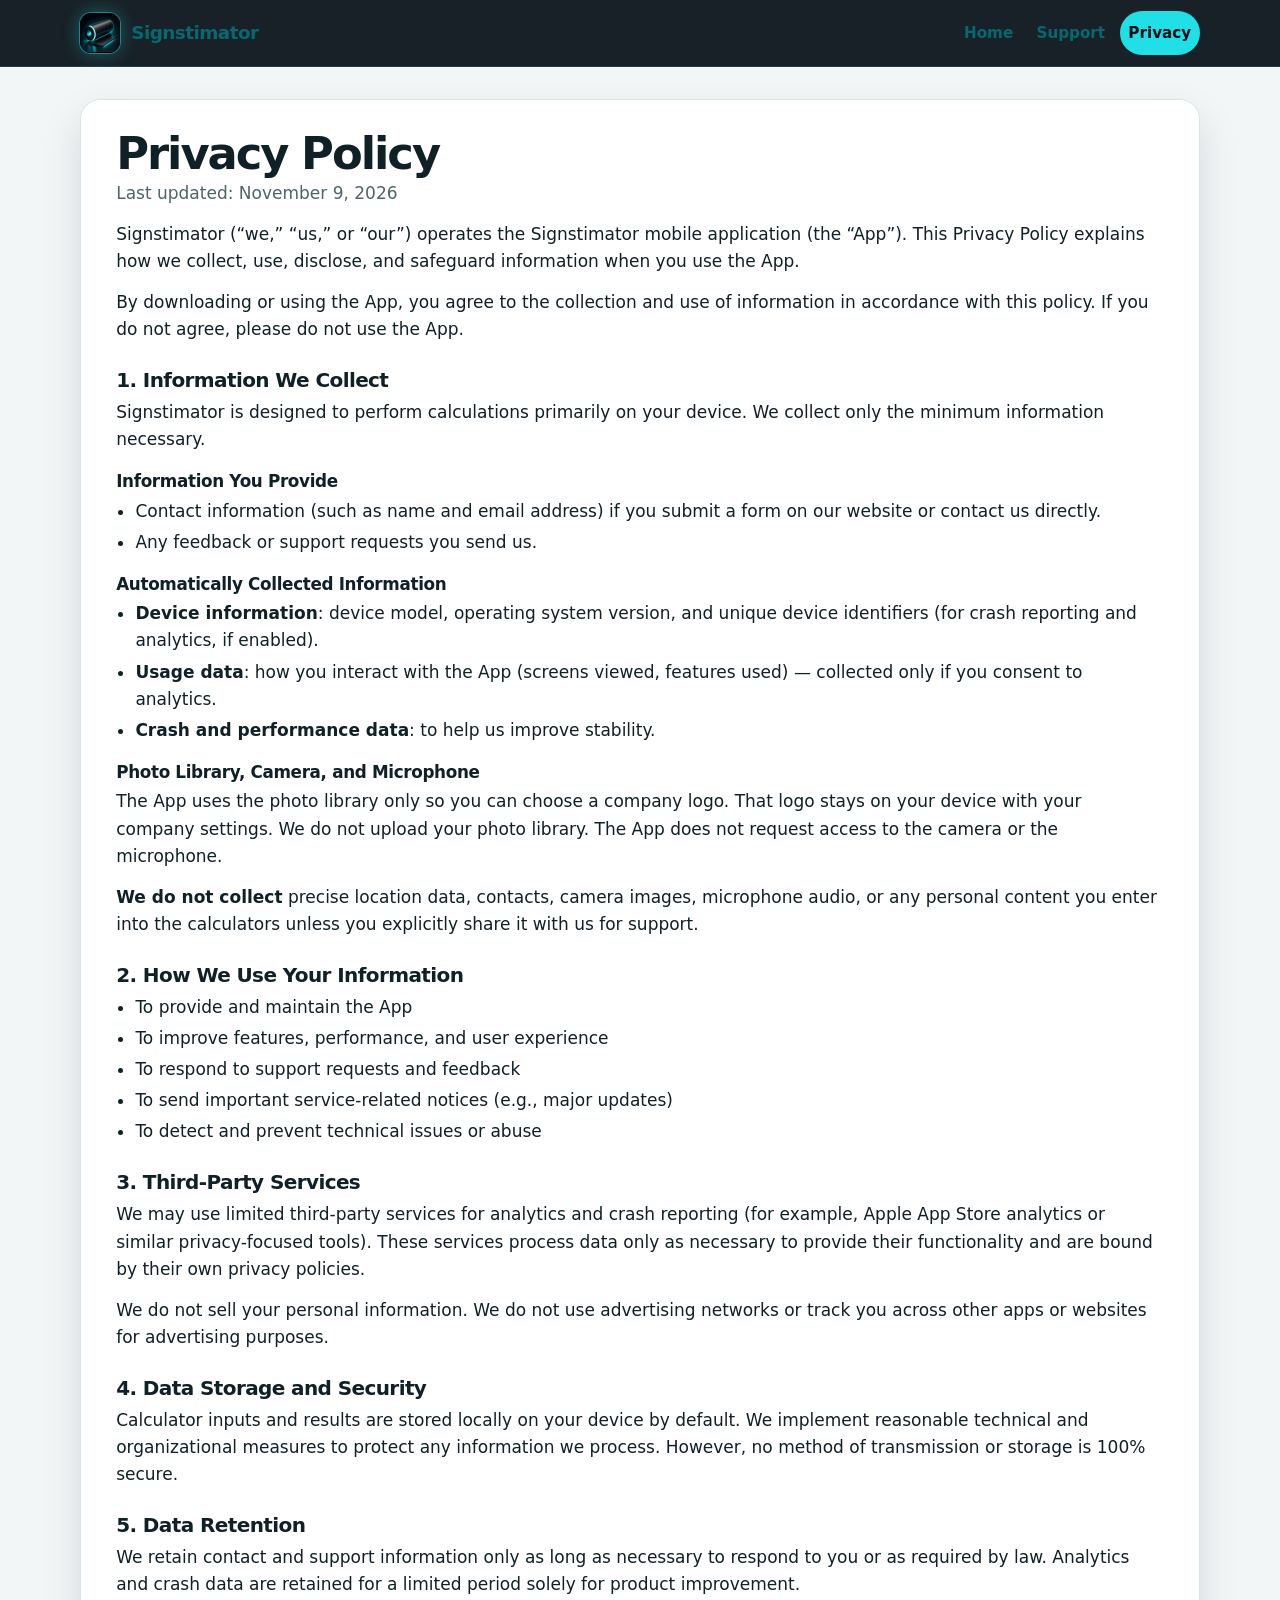
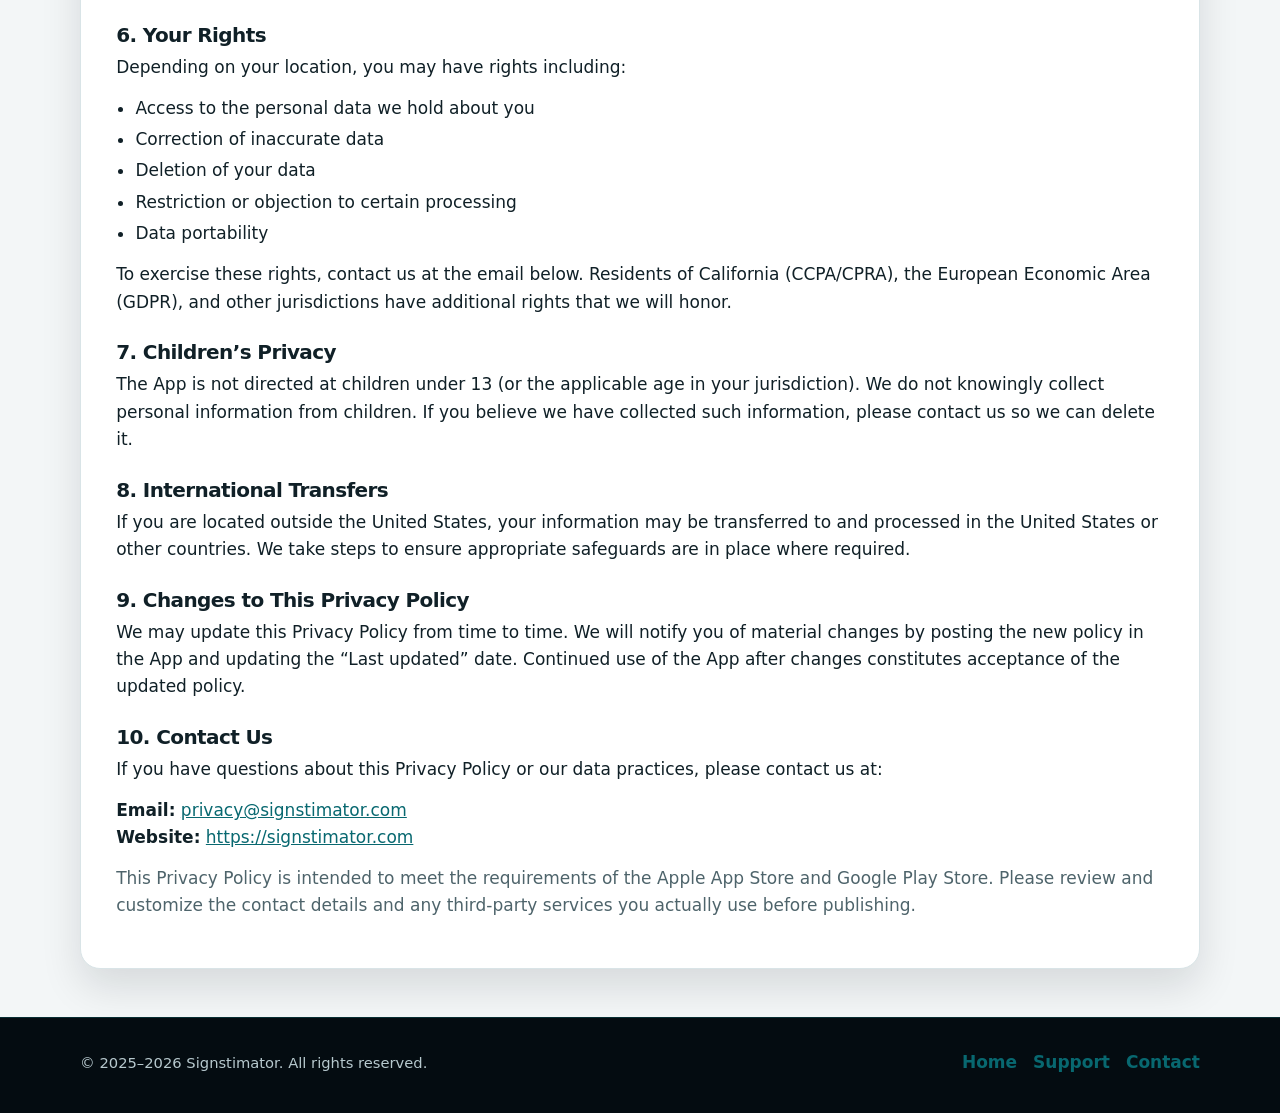
==== privacy.html @ ab52a7fe "Import and restyle the Signstimator marketing site Bring over the public landing page, privacy polic" ====
<!DOCTYPE html>
<html lang="en">
<head>
  <meta charset="UTF-8">
  <meta name="viewport" content="width=device-width, initial-scale=1.0">
  <title>Privacy Policy — Signstimator</title>
  <meta name="description" content="Privacy Policy for the Signstimator mobile application.">
  <meta name="theme-color" content="#050F15">
  <link rel="icon" href="favicon.ico" sizes="any">
  <link rel="icon" type="image/png" href="favicon-32.png" sizes="32x32">
  <link rel="apple-touch-icon" href="apple-touch-icon.png">
  <link rel="stylesheet" href="css/styles.css">
</head>
<body class="page-doc">
  <a class="skip-link" href="#content">Skip to content</a>
  <header class="site-header">
    <div class="header-inner">
      <a class="brand" href="index.html">
        <picture>
          <source srcset="assets/logo.webp" type="image/webp">
          <img src="assets/logo.jpg" alt="" width="640" height="640">
        </picture>
        Signstimator
      </a>
      <nav class="site-nav" aria-label="Primary">
        <a href="index.html">Home</a>
        <a href="Support.html">Support</a>
        <a href="privacy.html" aria-current="page">Privacy</a>
      </nav>
    </div>
  </header>

  <main class="doc-main" id="content">
    <div class="wrap prose">
      <h1>Privacy Policy</h1>
      <p class="updated">Last updated: November 9, 2026</p>

      <p>
        Signstimator (“we,” “us,” or “our”) operates the Signstimator mobile application (the “App”).
        This Privacy Policy explains how we collect, use, disclose, and safeguard information when you use the App.
      </p>
      <p>
        By downloading or using the App, you agree to the collection and use of information in accordance with this policy.
        If you do not agree, please do not use the App.
      </p>

      <h2>1. Information We Collect</h2>
      <p>Signstimator is designed to perform calculations primarily on your device. We collect only the minimum information necessary.</p>

      <h3>Information You Provide</h3>
      <ul>
        <li>Contact information (such as name and email address) if you submit a form on our website or contact us directly.</li>
        <li>Any feedback or support requests you send us.</li>
      </ul>

      <h3>Automatically Collected Information</h3>
      <ul>
        <li><strong>Device information</strong>: device model, operating system version, and unique device identifiers (for crash reporting and analytics, if enabled).</li>
        <li><strong>Usage data</strong>: how you interact with the App (screens viewed, features used) — collected only if you consent to analytics.</li>
        <li><strong>Crash and performance data</strong>: to help us improve stability.</li>
      </ul>

      <h3>Photo Library, Camera, and Microphone</h3>
      <p>
        The App uses the photo library only so you can choose a company logo.
        That logo stays on your device with your company settings.
        We do not upload your photo library.
        The App does not request access to the camera or the microphone.
      </p>
      <p>
        <strong>We do not collect</strong> precise location data, contacts, camera images, microphone audio, or any personal content you enter into the calculators unless you explicitly share it with us for support.
      </p>

      <h2>2. How We Use Your Information</h2>
      <ul>
        <li>To provide and maintain the App</li>
        <li>To improve features, performance, and user experience</li>
        <li>To respond to support requests and feedback</li>
        <li>To send important service-related notices (e.g., major updates)</li>
        <li>To detect and prevent technical issues or abuse</li>
      </ul>

      <h2>3. Third-Party Services</h2>
      <p>
        We may use limited third-party services for analytics and crash reporting (for example, Apple App Store analytics or similar privacy-focused tools).
        These services process data only as necessary to provide their functionality and are bound by their own privacy policies.
      </p>
      <p>
        We do not sell your personal information. We do not use advertising networks or track you across other apps or websites for advertising purposes.
      </p>

      <h2>4. Data Storage and Security</h2>
      <p>
        Calculator inputs and results are stored locally on your device by default.
        We implement reasonable technical and organizational measures to protect any information we process.
        However, no method of transmission or storage is 100% secure.
      </p>

      <h2>5. Data Retention</h2>
      <p>
        We retain contact and support information only as long as necessary to respond to you or as required by law.
        Analytics and crash data are retained for a limited period solely for product improvement.
      </p>

      <h2>6. Your Rights</h2>
      <p>Depending on your location, you may have rights including:</p>
      <ul>
        <li>Access to the personal data we hold about you</li>
        <li>Correction of inaccurate data</li>
        <li>Deletion of your data</li>
        <li>Restriction or objection to certain processing</li>
        <li>Data portability</li>
      </ul>
      <p>
        To exercise these rights, contact us at the email below.
        Residents of California (CCPA/CPRA), the European Economic Area (GDPR), and other jurisdictions have additional rights that we will honor.
      </p>

      <h2>7. Children’s Privacy</h2>
      <p>
        The App is not directed at children under 13 (or the applicable age in your jurisdiction).
        We do not knowingly collect personal information from children.
        If you believe we have collected such information, please contact us so we can delete it.
      </p>

      <h2>8. International Transfers</h2>
      <p>
        If you are located outside the United States, your information may be transferred to and processed in the United States or other countries.
        We take steps to ensure appropriate safeguards are in place where required.
      </p>

      <h2>9. Changes to This Privacy Policy</h2>
      <p>
        We may update this Privacy Policy from time to time.
        We will notify you of material changes by posting the new policy in the App and updating the “Last updated” date.
        Continued use of the App after changes constitutes acceptance of the updated policy.
      </p>

      <h2>10. Contact Us</h2>
      <p>
        If you have questions about this Privacy Policy or our data practices, please contact us at:
      </p>
      <p>
        <strong>Email:</strong> <a href="mailto:privacy@signstimator.com">privacy@signstimator.com</a><br>
        <strong>Website:</strong> <a href="https://signstimator.com">https://signstimator.com</a>
      </p>
      <p class="updated">
        This Privacy Policy is intended to meet the requirements of the Apple App Store and Google Play Store.
        Please review and customize the contact details and any third-party services you actually use before publishing.
      </p>
    </div>
  </main>

  <footer class="site-footer">
    <div class="footer-inner">
      <p>© 2025–2026 Signstimator. All rights reserved.</p>
      <nav aria-label="Footer">
        <a href="index.html">Home</a>
        <a href="Support.html">Support</a>
        <a href="mailto:hello@signstimator.com">Contact</a>
      </nav>
    </div>
  </footer>
</body>
</html>
---- css/styles.css ----
/* Signstimator marketing site
   Palette: cyan #20DFE6, teal #0AABB4, ink #050F15, light greys.
   Dark red is reserved for warnings. */

:root {
  --cyan: #20dfe6;
  --teal: #0aabb4;
  --teal-ink: #086870;
  --ink: #050f15;
  --ink-2: #0b1c26;
  --ink-3: #102833;
  --mist: #f3f6f7;
  --paper: #ffffff;
  --line: #d9e4e7;
  --text: #102027;
  --muted: #4e646b;
  --muted-dark: #b7c9ce;
  --warning: #8e1d2c;
  --max: 1120px;
  --header: 4.5rem;
  --font: Inter, system-ui, -apple-system, "Segoe UI", Roboto, "Helvetica Neue", Arial, sans-serif;
  --shadow: 0 18px 40px rgba(5, 15, 21, 0.12);
  color-scheme: dark;
}

*,
*::before,
*::after { box-sizing: border-box; }

html { scroll-behavior: smooth; }

body {
  margin: 0;
  font-family: var(--font);
  font-size: 1.0625rem;
  line-height: 1.6;
  background: var(--ink);
  color: #f4fbfc;
  text-rendering: optimizeLegibility;
}

img { max-width: 100%; height: auto; }

a { color: var(--cyan); }

a:hover { text-decoration-thickness: 2px; }

:focus-visible {
  outline: 3px solid var(--cyan);
  outline-offset: 3px;
}

.skip-link {
  position: absolute;
  left: 1rem;
  top: -4rem;
  background: var(--cyan);
  color: var(--ink);
  font-weight: 700;
  padding: 0.6rem 0.9rem;
  border-radius: 8px;
  z-index: 20;
}

.skip-link:focus { top: 0.75rem; }

.wrap {
  width: min(100% - 2rem, var(--max));
  margin-inline: auto;
}

.site-header {
  position: sticky;
  top: 0;
  z-index: 10;
  background: rgba(5, 15, 21, 0.92);
  backdrop-filter: blur(14px);
  border-bottom: 1px solid rgba(32, 223, 230, 0.16);
}

.header-inner {
  width: min(100% - 2rem, var(--max));
  margin-inline: auto;
  display: flex;
  flex-wrap: wrap;
  align-items: center;
  justify-content: space-between;
  gap: 0.35rem 1.25rem;
  padding: 0.7rem 0;
}

.brand {
  display: inline-flex;
  align-items: center;
  gap: 0.7rem;
  color: #fff;
  text-decoration: none;
  font-weight: 700;
  letter-spacing: -0.03em;
  font-size: 1.15rem;
}

.brand img {
  width: 40px;
  height: 40px;
  border-radius: 11px;
  display: block;
  box-shadow: 0 0 0 1px rgba(32, 223, 230, 0.45), 0 0 18px rgba(32, 223, 230, 0.35);
}

.site-nav {
  display: flex;
  flex-wrap: wrap;
  gap: 0.15rem 0.35rem;
}

.site-nav a {
  color: #d7e7ea;
  text-decoration: none;
  font-weight: 600;
  font-size: 0.95rem;
  min-height: 44px;
  display: inline-flex;
  align-items: center;
  padding: 0 0.55rem;
  border-radius: 999px;
}

.site-nav a:hover,
.site-nav a[aria-current="page"] {
  color: var(--ink);
  background: var(--cyan);
}

h1, h2, h3, p { margin-top: 0; }

h1 {
  font-size: clamp(2.7rem, 8vw, 4.6rem);
  line-height: 0.98;
  letter-spacing: -0.045em;
  margin-bottom: 0.4rem;
}

h2 {
  font-size: clamp(1.7rem, 3vw, 2.25rem);
  line-height: 1.15;
  letter-spacing: -0.03em;
  margin-bottom: 0.6rem;
}

h3 { letter-spacing: -0.02em; line-height: 1.25; }

.lede {
  font-size: clamp(1.25rem, 2vw, 1.5rem);
  color: var(--cyan);
  font-weight: 600;
  margin-bottom: 0.8rem;
}

.hero {
  position: relative;
  overflow: hidden;
  background:
    radial-gradient(900px 480px at 80% 10%, rgba(32, 223, 230, 0.16), transparent 60%),
    radial-gradient(700px 420px at 10% 90%, rgba(10, 171, 180, 0.12), transparent 55%),
    var(--ink);
}

.hero-grid {
  display: grid;
  gap: 2.5rem;
  padding: 2.5rem 0 3.5rem;
}

.hero p.intro {
  color: var(--muted-dark);
  font-size: 1.05rem;
  max-width: 38rem;
}

.badge {
  display: inline-flex;
  align-items: center;
  gap: 0.5rem;
  border: 1px solid rgba(32, 223, 230, 0.4);
  background: rgba(32, 223, 230, 0.08);
  color: var(--cyan);
  border-radius: 999px;
  padding: 0.28rem 0.75rem 0.28rem 0.55rem;
  font-size: 0.82rem;
  font-weight: 700;
  letter-spacing: 0.08em;
  text-transform: uppercase;
  margin-bottom: 1rem;
}

.dot {
  width: 0.5rem;
  height: 0.5rem;
  border-radius: 50%;
  background: var(--cyan);
  box-shadow: 0 0 10px var(--cyan);
}

.actions {
  display: flex;
  flex-wrap: wrap;
  gap: 0.75rem;
  align-items: center;
  margin: 1.4rem 0 1.1rem;
}

.btn {
  display: inline-flex;
  align-items: center;
  justify-content: center;
  gap: 0.7rem;
  min-height: 52px;
  padding: 0.55rem 1rem;
  border-radius: 14px;
  text-decoration: none;
  font-weight: 700;
  border: 1px solid transparent;
}

.btn-store {
  background: #fff;
  color: var(--ink);
  box-shadow: 0 10px 30px rgba(0, 0, 0, 0.25);
}

.btn-store:hover { background: var(--cyan); }

.btn-store small {
  display: block;
  font-weight: 600;
  font-size: 0.68rem;
  letter-spacing: 0.02em;
  line-height: 1.1;
}

.btn-store strong {
  display: block;
  font-size: 1.15rem;
  letter-spacing: -0.03em;
  line-height: 1.1;
}

.btn-ghost {
  color: #fff;
  border-color: rgba(255, 255, 255, 0.22);
  background: transparent;
  padding-inline: 1.1rem;
}

.btn-ghost:hover {
  border-color: var(--cyan);
  color: var(--cyan);
}

.btn-solid {
  background: var(--cyan);
  color: var(--ink);
}

.btn-solid:hover { background: #7aebef; }

.highlights {
  display: flex;
  flex-wrap: wrap;
  gap: 0.5rem;
  padding: 0;
  margin: 0;
  list-style: none;
}

.highlights li {
  border: 1px solid rgba(32, 223, 230, 0.28);
  background: rgba(255, 255, 255, 0.03);
  color: #e7f5f6;
  border-radius: 999px;
  padding: 0.35rem 0.75rem;
  font-size: 0.92rem;
}

.store-note {
  color: var(--muted-dark);
  font-size: 0.92rem;
  max-width: 36rem;
}

.band { padding: 3.5rem 0; }

.band-light {
  background: var(--mist);
  color: var(--text);
  color-scheme: light;
}

.band-light a { color: var(--teal-ink); }

.band-ink {
  background:
    radial-gradient(700px 300px at 50% 0%, rgba(32, 223, 230, 0.08), transparent 70%),
    var(--ink);
}

.section-lead {
  max-width: 40rem;
  color: var(--muted);
  margin-bottom: 1.6rem;
}

.band-ink .section-lead,
.hero .section-lead { color: var(--muted-dark); }

.cards {
  display: grid;
  gap: 0.9rem;
  grid-template-columns: 1fr;
}

.card {
  background: var(--paper);
  border: 1px solid var(--line);
  border-radius: 18px;
  padding: 1.1rem 1.15rem 1.15rem;
  box-shadow: var(--shadow);
}

.card h3 { margin-bottom: 0.35rem; font-size: 1.15rem; }

.card p { margin-bottom: 0; color: var(--muted); }

.card-soon {
  background: transparent;
  border-style: dashed;
  box-shadow: none;
}

.soon-flag {
  display: inline-block;
  font-size: 0.72rem;
  font-weight: 800;
  letter-spacing: 0.08em;
  text-transform: uppercase;
  color: var(--teal-ink);
  margin-bottom: 0.35rem;
}

.pair-figure { margin: 0; }

.pair-figure figcaption,
.docs-figure figcaption {
  margin-top: 1rem;
  font-size: 0.95rem;
  color: var(--muted-dark);
}

.band-light .pair-figure figcaption { color: var(--muted); }

.phone-pair {
  --scale: 0.72;
  display: flex;
  flex-direction: column;
  align-items: center;
  gap: 1.25rem;
}

.phone-col {
  display: flex;
  flex-direction: column;
  align-items: center;
  gap: 0.45rem;
}

.phone-label {
  margin: 0;
  font-size: 0.75rem;
  font-weight: 800;
  letter-spacing: 0.16em;
  text-transform: uppercase;
  color: var(--muted-dark);
}

.band-light .phone-label { color: var(--muted); }

.device-slot {
  width: calc(390px * var(--scale));
  height: calc(844px * var(--scale));
}

.device {
  width: 390px;
  height: 844px;
  transform: scale(var(--scale));
  transform-origin: top left;
  background: #090909;
  border-radius: 52px;
  padding: 12px;
  box-shadow:
    0 30px 70px rgba(0, 0, 0, 0.45),
    inset 0 0 0 1.5px rgba(255, 255, 255, 0.16);
}

.screen {
  height: 100%;
  border-radius: 42px;
  overflow: hidden;
  display: flex;
  flex-direction: column;
  position: relative;
  font-size: 15px;
  line-height: 1.3;
}

.screen-light { background: #f4f7f8; color: #122127; }
.screen-dark { background: #07141c; color: #f4fbfc; }

.statusbar {
  display: flex;
  justify-content: space-between;
  align-items: center;
  padding: 14px 22px 6px;
  font-size: 14px;
  font-weight: 700;
}

.screen-light .statusbar { color: #122127; }

.status-icons { font-size: 12px; font-weight: 650; letter-spacing: 0.04em; }

.screen-body { flex: 1; display: flex; flex-direction: column; min-height: 0; }

.welcome {
  flex: 1;
  display: flex;
  flex-direction: column;
  align-items: center;
  justify-content: center;
  text-align: center;
  padding: 12px 28px 40px;
  gap: 8px;
}

.app-icon {
  width: 148px;
  height: 148px;
  border-radius: 34px;
  overflow: hidden;
  margin-bottom: 18px;
  box-shadow:
    0 0 0 1px rgba(32, 223, 230, 0.45),
    0 0 32px rgba(32, 223, 230, 0.55);
}

.app-icon img { width: 100%; height: 100%; object-fit: cover; display: block; }

.welcome h3 {
  margin: 0;
  font-size: 32px;
  letter-spacing: -0.04em;
}

.welcome .tag { margin: 0; font-size: 16px; color: #5d7278; }
.screen-dark .welcome .tag { color: #c5d5d9; }
.welcome .hint { margin: 0; font-size: 14px; color: #7d9196; }
.screen-dark .welcome .hint { color: #8ea3a8; }
.welcome .go { margin: 10px 0 0; color: #087c84; font-weight: 700; font-size: 16px; }
.screen-dark .welcome .go { color: var(--cyan); }

.sheet-head {
  display: flex;
  justify-content: space-between;
  gap: 10px;
  align-items: flex-start;
  padding: 4px 16px 8px;
}

.pill-label {
  display: inline-flex;
  align-items: center;
  gap: 6px;
  background: #e7f7f6;
  color: #0d4e55;
  border-radius: 999px;
  padding: 5px 10px;
  font-size: 12px;
  font-weight: 700;
}

.screen-dark .pill-label { background: #0e2c34; color: var(--cyan); }

.mini-icon {
  width: 42px;
  height: 42px;
  border-radius: 12px;
  overflow: hidden;
  box-shadow: 0 0 12px rgba(32, 223, 230, 0.45);
  flex: none;
}

.mini-icon img { width: 100%; height: 100%; object-fit: cover; display: block; }

.screen-title { margin: 0 16px; font-size: 28px; letter-spacing: -0.04em; }
.screen-sub { margin: 0 16px 10px; color: #6a8086; font-size: 14px; }
.screen-dark .screen-sub { color: #93a8ad; }

.spec {
  margin: 0 14px 10px;
  background: #fff;
  border: 1px solid #e3ebed;
  border-radius: 18px;
  padding: 12px 12px 14px;
}

.screen-dark .spec {
  background: #0d212b;
  border-color: #1a3944;
}

.kicker {
  margin: 0 0 8px;
  font-size: 11px;
  letter-spacing: 0.12em;
  text-transform: uppercase;
  color: #6d8389;
  font-weight: 700;
}

.lbl { margin: 8px 0 6px; font-weight: 700; font-size: 14px; }
.flush { margin: 0; }

.field {
  border: 1.5px solid #8fd8de;
  background: #e7f8f8;
  border-radius: 12px;
  padding: 10px 12px;
  font-weight: 650;
  color: #123;
}

.screen-dark .field {
  background: #071820;
  border-color: #20dfe6;
  color: #fff;
  box-shadow: 0 0 16px rgba(32, 223, 230, 0.12);
}

.pills { display: flex; flex-wrap: wrap; gap: 8px; }

.pill {
  border-radius: 999px;
  padding: 7px 12px;
  background: #e6eeef;
  color: #24343a;
  font-weight: 700;
  font-size: 13px;
}

.pill.on { background: var(--cyan); color: var(--ink); }
.screen-dark .pill { background: #16303a; color: #d5e4e8; }
.screen-dark .pill.on { background: var(--cyan); color: var(--ink); }

.options-top {
  display: flex;
  justify-content: space-between;
  align-items: flex-start;
  gap: 8px;
}

.sigma {
  width: 48px;
  height: 48px;
  border-radius: 50%;
  background: var(--cyan);
  color: var(--ink);
  display: grid;
  place-items: center;
  font-weight: 800;
  font-size: 22px;
  flex: none;
  box-shadow: 0 8px 18px rgba(32, 223, 230, 0.35);
}

.total {
  margin: auto 14px 10px;
  background: var(--cyan);
  color: var(--ink);
  border-radius: 18px;
  padding: 10px 12px 10px 16px;
  display: flex;
  align-items: center;
  justify-content: space-between;
  box-shadow: 0 10px 24px rgba(32, 223, 230, 0.22);
}

.total span { display: block; font-size: 12px; font-weight: 700; }
.total strong { font-size: 26px; letter-spacing: -0.04em; }

.add {
  background: rgba(255, 255, 255, 0.55);
  border-radius: 12px;
  padding: 10px 16px;
  font-weight: 800;
}

.tabbar {
  display: grid;
  grid-template-columns: repeat(4, 1fr);
  padding: 8px 4px 2px;
  border-top: 1px solid rgba(0, 0, 0, 0.06);
  text-align: center;
  font-size: 11px;
  font-weight: 600;
  color: #7d9196;
}

.screen-dark .tabbar {
  border-top-color: rgba(255, 255, 255, 0.06);
  color: #8ea3a8;
}

.tab svg { width: 20px; height: 20px; display: block; margin: 0 auto 2px; }
.tab.on { color: #087c84; }
.screen-dark .tab.on { color: var(--cyan); }

.homebar {
  height: 18px;
  display: grid;
  place-items: center;
}

.homebar i {
  width: 120px;
  height: 5px;
  border-radius: 999px;
  background: #1c1c1e;
  display: block;
}

.screen-dark .homebar i { background: #d7e2e4; }

.set-card {
  margin: 0 14px 10px;
  background: #fff;
  border: 1px solid #e3ebed;
  border-radius: 18px;
  padding: 12px;
}

.screen-dark .set-card {
  background: #0d212b;
  border-color: #1a3944;
}

.segment {
  display: grid;
  grid-template-columns: repeat(3, 1fr);
  gap: 4px;
  background: #e7eeef;
  border-radius: 12px;
  padding: 4px;
  margin-top: 8px;
}

.screen-dark .segment { background: #0a1a22; }

.segment span {
  text-align: center;
  border-radius: 9px;
  padding: 7px 0;
  font-weight: 700;
  font-size: 13px;
  color: #3e555b;
}

.screen-dark .segment span { color: #c5d5d8; }
.segment .on { background: #fff; color: #102027; }
.screen-dark .segment .on {
  background: #14303a;
  color: var(--cyan);
  box-shadow: inset 0 0 0 1px rgba(32, 223, 230, 0.35);
}

.set-row {
  display: grid;
  grid-template-columns: 36px 1fr auto;
  gap: 10px;
  align-items: center;
  padding: 9px 2px;
}

.set-row + .set-row { border-top: 1px solid #e6eeee; }
.screen-dark .set-row + .set-row { border-top-color: #1a3944; }

.tile {
  width: 36px;
  height: 36px;
  border-radius: 10px;
  display: grid;
  place-items: center;
  background: #e5f6f6;
  color: #086870;
}

.tile svg { width: 18px; height: 18px; }
.tile-ada { background: #2f6fed; color: #fff; }
.tile-car { background: #f3e8e8; color: var(--warning); }

.set-row strong { display: block; font-size: 14px; }
.set-row small { color: #6a8086; font-size: 12px; }
.screen-dark .set-row small { color: #93a8ad; }

.mark {
  width: 22px;
  height: 22px;
  border-radius: 50%;
  display: grid;
  place-items: center;
  background: var(--cyan);
  color: var(--ink);
  font-size: 13px;
  font-weight: 800;
}

.mark-wait {
  background: transparent;
  color: #8aa0a6;
  box-shadow: inset 0 0 0 1.5px #b7c6ca;
}

.screen-dark .mark-wait { box-shadow: inset 0 0 0 1.5px #3d555c; color: #8aa0a6; }

.split {
  display: grid;
  gap: 1.5rem;
  align-items: center;
}

.docs {
  display: grid;
  gap: 1.25rem;
}

.paper {
  background: #fff;
  color: var(--text);
  border-radius: 12px;
  overflow: hidden;
  box-shadow: 0 24px 50px rgba(0, 0, 0, 0.35);
  position: relative;
}

.paper-top {
  background: #071820;
  color: #fff;
  display: flex;
  gap: 0.75rem;
  align-items: center;
  padding: 0.85rem 1rem;
}

.paper-top img {
  width: 46px;
  height: 46px;
  border-radius: 12px;
  display: block;
}

.paper-top strong { display: block; letter-spacing: -0.02em; }
.paper-top span { display: block; color: #b7c9ce; font-size: 0.85rem; }

.paper-body { padding: 1.05rem 1.1rem 0.9rem; }

.doc-kicker {
  display: flex;
  justify-content: space-between;
  gap: 1rem;
  align-items: flex-start;
}

.doc-title {
  margin: 0;
  color: var(--teal-ink);
  font-size: 1.7rem;
  letter-spacing: -0.04em;
}

.doc-meta {
  margin: 0;
  text-align: right;
  font-size: 0.82rem;
  color: var(--muted);
}

.parties {
  display: grid;
  gap: 0.8rem;
  margin: 1rem 0;
  font-size: 0.92rem;
}

.parties h3 {
  margin: 0 0 0.2rem;
  font-size: 0.72rem;
  letter-spacing: 0.08em;
  text-transform: uppercase;
  color: var(--muted);
}

.parties p { margin: 0; }

.doc-table {
  width: 100%;
  border-collapse: collapse;
  font-size: 0.92rem;
}

.doc-table th {
  text-align: left;
  font-size: 0.72rem;
  letter-spacing: 0.06em;
  text-transform: uppercase;
  color: var(--muted);
  background: #eef6f6;
  padding: 0.45rem 0.5rem;
}

.doc-table td {
  padding: 0.7rem 0.5rem;
  vertical-align: top;
  border-bottom: 1px solid #e6eeee;
}

.doc-table td:first-child,
.doc-table th:first-child { white-space: nowrap; }

.doc-table td:last-child,
.doc-table th:last-child { text-align: right; }

.totals {
  margin-left: auto;
  width: min(100%, 240px);
  margin-top: 0.8rem;
  background: #f4fbfb;
  border-radius: 10px;
  padding: 0.7rem 0.8rem;
}

.totals div {
  display: flex;
  justify-content: space-between;
  gap: 1rem;
  padding: 0.2rem 0;
}

.totals .grand {
  border-top: 2px solid var(--teal);
  margin-top: 0.35rem;
  padding-top: 0.45rem;
  font-size: 1.05rem;
}

.fine {
  color: var(--muted);
  font-size: 0.8rem;
  margin: 0.9rem 0 0.2rem;
}

.print-row {
  display: flex;
  justify-content: space-between;
  gap: 1rem;
}

.paid {
  position: absolute;
  top: 78px;
  right: 18px;
  border: 3px solid #0f8f4d;
  color: #0f8f4d;
  font-weight: 800;
  letter-spacing: 0.14em;
  padding: 0.1rem 0.45rem;
  transform: rotate(12deg);
  border-radius: 4px;
  background: rgba(255, 255, 255, 0.85);
  font-size: 1.05rem;
}

.plans {
  display: grid;
  gap: 0.9rem;
}

.plan {
  background: #fff;
  border: 1px solid var(--line);
  border-radius: 18px;
  padding: 1.2rem 1.2rem 1.1rem;
  box-shadow: var(--shadow);
}

.plan-premium { border-color: var(--teal); box-shadow: 0 16px 40px rgba(10, 171, 180, 0.12); }

.plan h3 { margin-bottom: 0.25rem; }

.plan .trial {
  display: inline-block;
  background: rgba(32, 223, 230, 0.2);
  color: var(--teal-ink);
  font-weight: 800;
  font-size: 0.78rem;
  letter-spacing: 0.06em;
  text-transform: uppercase;
  border-radius: 999px;
  padding: 0.2rem 0.55rem;
  margin-bottom: 0.7rem;
}

.plan ul { margin: 0.4rem 0 0; padding-left: 1.1rem; }
.plan li { margin: 0.28rem 0; }
.plan li::marker { color: var(--teal); }

.download {
  text-align: center;
  padding-bottom: 4rem;
}

.download .store-note { margin-inline: auto; }

.download .actions { justify-content: center; }

.site-footer {
  border-top: 1px solid rgba(32, 223, 230, 0.16);
  background: #040c11;
  color: var(--muted-dark);
  padding: 1.4rem 0 1.8rem;
}

.footer-inner {
  width: min(100% - 2rem, var(--max));
  margin-inline: auto;
  display: flex;
  flex-wrap: wrap;
  gap: 0.75rem 1.5rem;
  justify-content: space-between;
  align-items: center;
}

.footer-inner p { margin: 0; font-size: 0.92rem; }

.footer-inner nav {
  display: flex;
  flex-wrap: wrap;
  gap: 0.35rem 1rem;
}

.footer-inner a {
  color: #d7e7ea;
  text-decoration: none;
  font-weight: 600;
  min-height: 44px;
  display: inline-flex;
  align-items: center;
}

.footer-inner a:hover { color: var(--cyan); }

.page-doc { background: var(--mist); color: var(--text); color-scheme: light; }
.page-doc a { color: var(--teal-ink); }

.doc-main { padding: 2rem 0 3rem; }

.prose {
  background: #fff;
  border: 1px solid var(--line);
  border-radius: 20px;
  padding: 1.3rem 1.15rem 1.5rem;
  box-shadow: var(--shadow);
}

.prose h1 { font-size: clamp(2rem, 4vw, 2.8rem); margin-bottom: 0.25rem; }
.updated { color: var(--muted); margin-bottom: 1.2rem; }
.prose h2 { font-size: 1.25rem; margin: 1.6rem 0 0.45rem; }
.prose h3 { font-size: 1.05rem; margin: 1.1rem 0 0.35rem; }
.prose p { margin: 0 0 0.85rem; }
.prose ul { margin: 0 0 0.9rem; padding-left: 1.2rem; }
.prose li { margin: 0.25rem 0; }

.faq { display: grid; gap: 0.75rem; margin: 1rem 0 2rem; }

.faq article {
  background: #fff;
  border: 1px solid var(--line);
  border-radius: 16px;
  padding: 1rem 1.05rem;
}

.faq h3 { margin-bottom: 0.35rem; font-size: 1.05rem; }
.faq p { margin: 0; color: var(--muted); }

.form-card {
  background: #fff;
  border: 1px solid var(--line);
  border-radius: 18px;
  padding: 1rem;
  box-shadow: var(--shadow);
}

.form-frame {
  width: 100%;
  min-height: 900px;
  border: 0;
  border-radius: 12px;
  background: #fff;
}

.form-fallback { font-size: 0.85rem; color: var(--muted); text-align: center; }

.warn {
  color: var(--warning);
  font-weight: 700;
}

@media (min-width: 640px) {
  .cards { grid-template-columns: 1fr 1fr; }
  .parties { grid-template-columns: 1fr 1fr; }
  .prose { padding: 2rem 2.2rem 2.2rem; }
}

@media (min-width: 800px) {
  .phone-pair {
    --scale: 0.5;
    flex-direction: row;
    justify-content: center;
    align-items: flex-start;
  }
  .plans { grid-template-columns: 1fr 1fr; }
  .docs { grid-template-columns: 1fr 1fr; align-items: start; }
}

@media (min-width: 980px) {
  .hero-grid {
    grid-template-columns: minmax(0, 0.95fr) minmax(0, 1.05fr);
    align-items: center;
    gap: 1.5rem;
    padding: 3.2rem 0 4rem;
  }
  .hero .phone-pair { --scale: 0.46; }
  .showcase .phone-pair { --scale: 0.52; }
  .cards { grid-template-columns: repeat(3, 1fr); }
  .split {
    grid-template-columns: minmax(0, 0.8fr) minmax(0, 1.2fr);
    gap: 2rem;
  }
}

@media (prefers-reduced-motion: reduce) {
  html { scroll-behavior: auto; }
  .dot { box-shadow: none; }
}

@media print {
  .site-header, .site-footer, .skip-link, .actions { display: none !important; }
  body, .page-doc, .band-light { background: #fff; color: #000; }
  .prose, .faq article, .form-card, .card, .plan { box-shadow: none; }
  a { color: #000; }
}
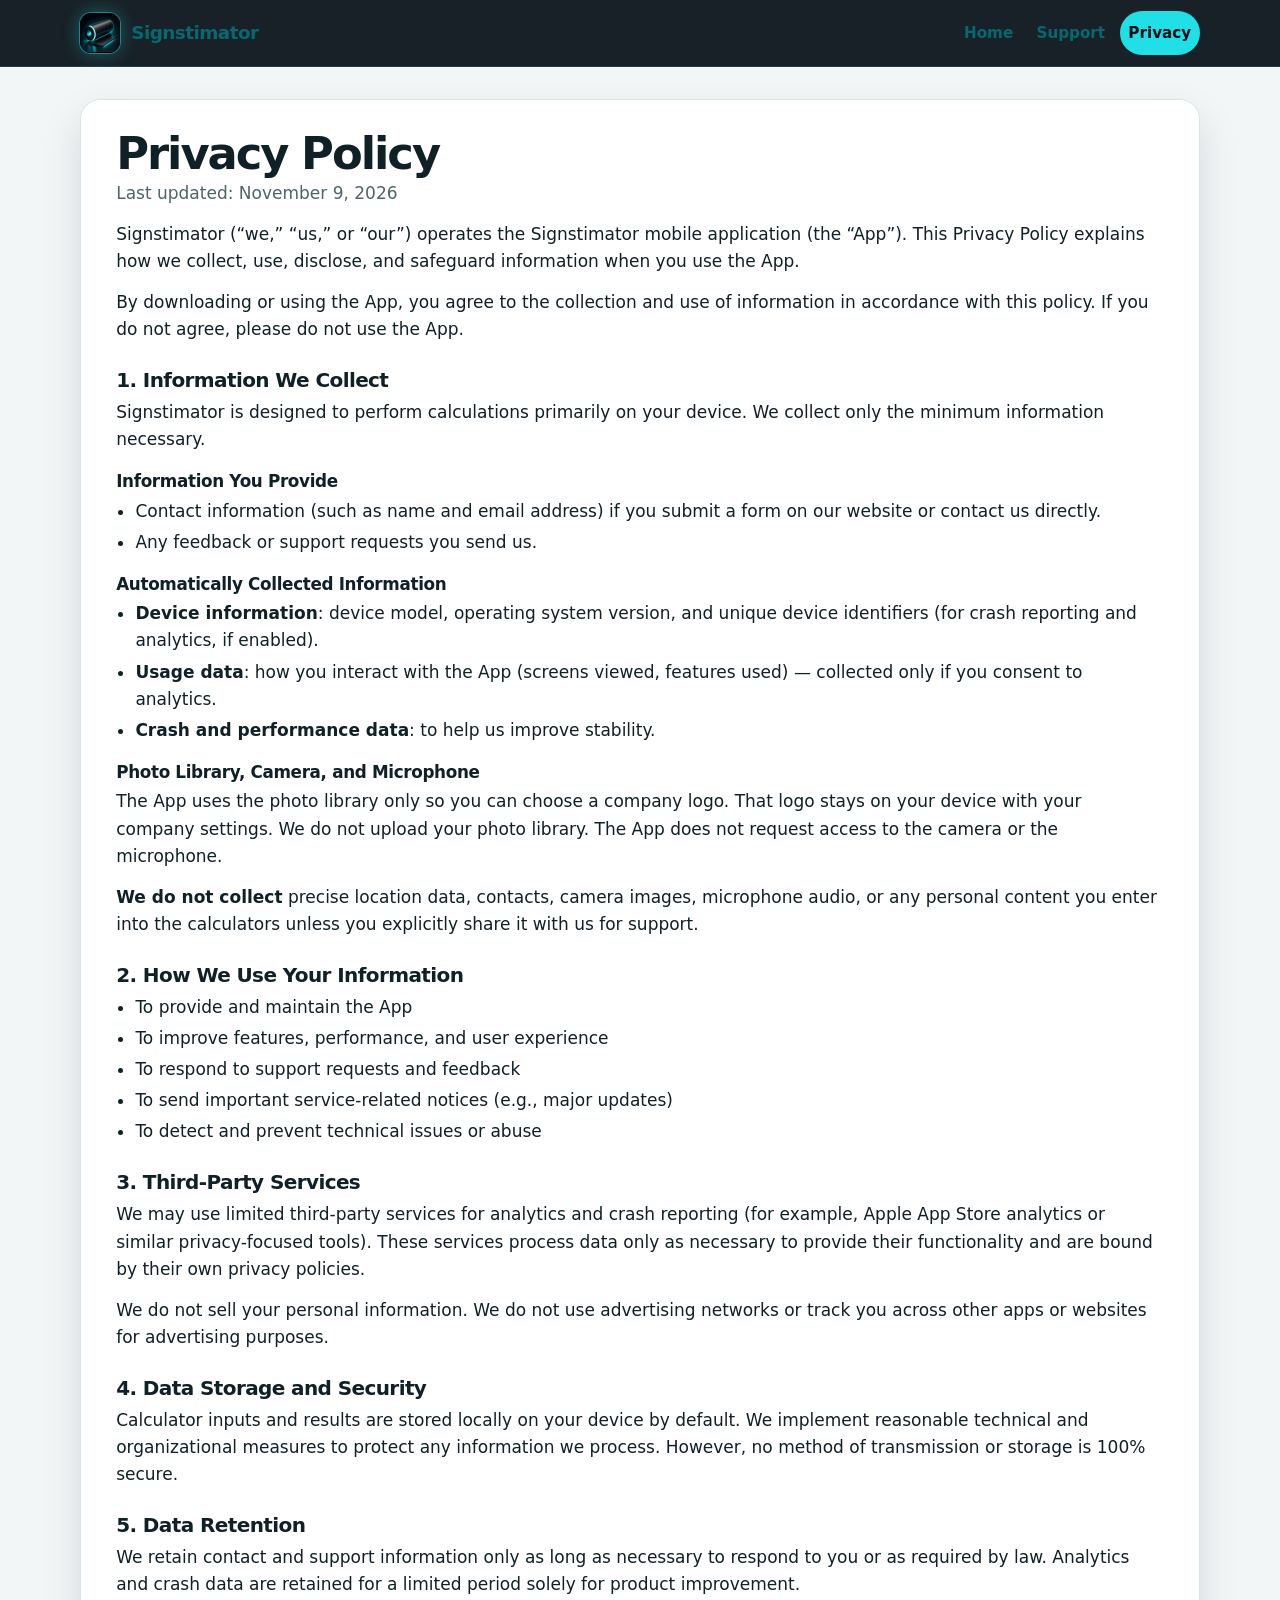
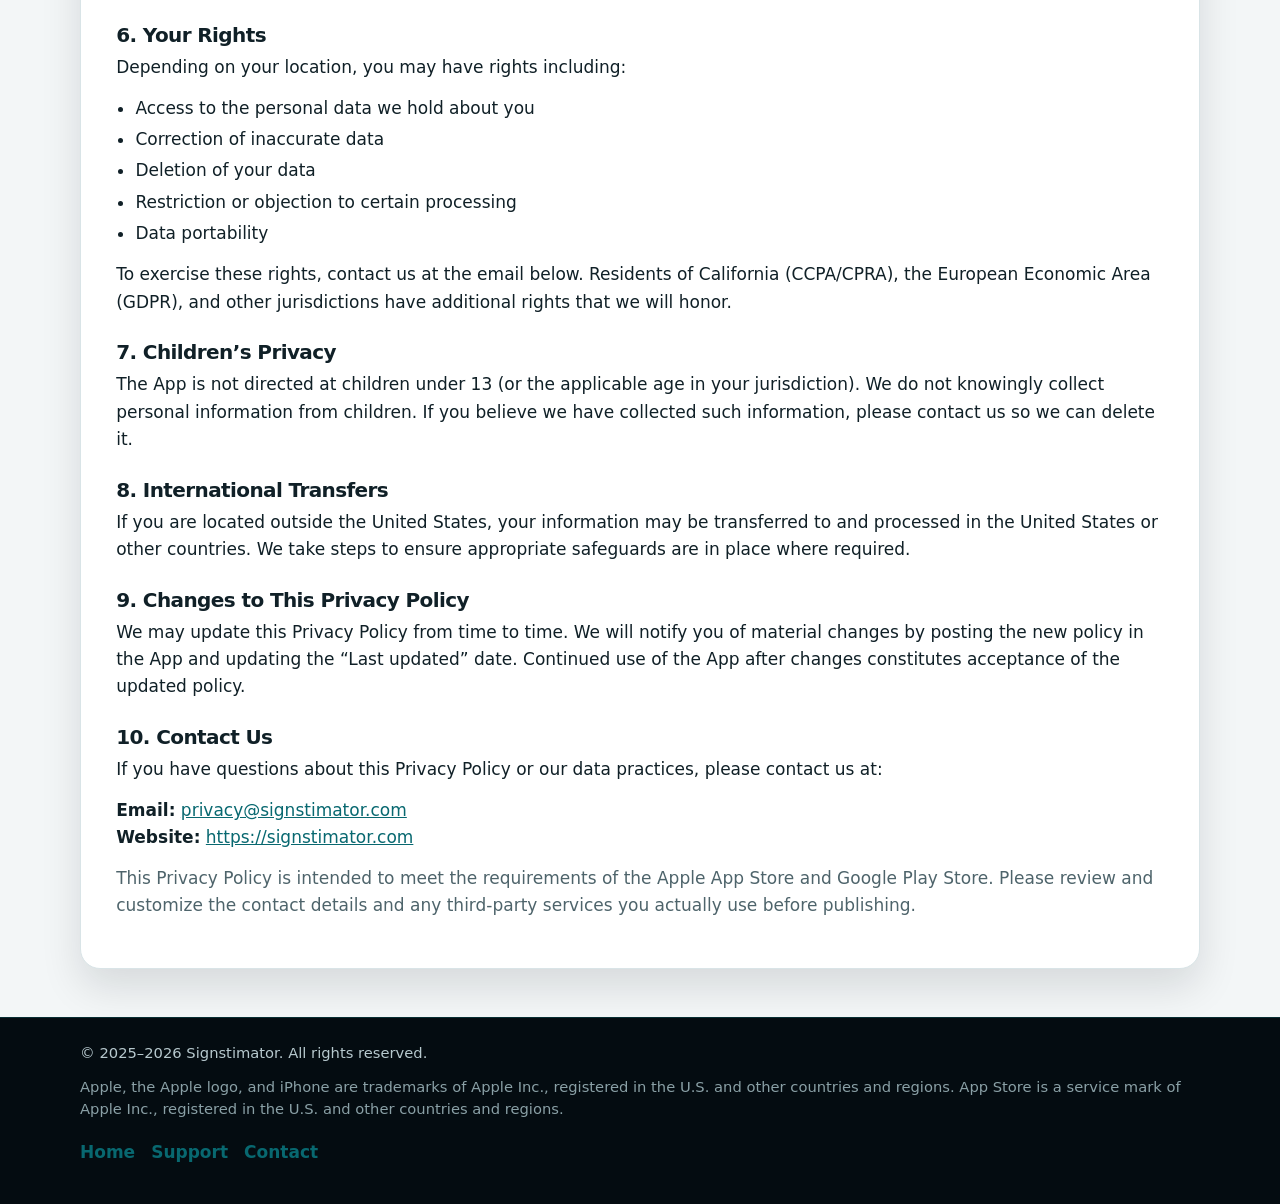
==== commit 2865e371: "Link Signstimator 1.0 on the App Store Point the download controls at the live listing and use Apple" ====
--- a/privacy.html
+++ b/privacy.html
@@ -154,6 +154,7 @@
   <footer class="site-footer">
     <div class="footer-inner">
       <p>© 2025–2026 Signstimator. All rights reserved.</p>
+      <p class="legal-note">Apple, the Apple logo, and iPhone are trademarks of Apple Inc., registered in the U.S. and other countries and regions. App Store is a service mark of Apple Inc., registered in the U.S. and other countries and regions.</p>
       <nav aria-label="Footer">
         <a href="index.html">Home</a>
         <a href="Support.html">Support</a>
--- a/css/styles.css
+++ b/css/styles.css
@@ -205,7 +205,7 @@
 .actions {
   display: flex;
   flex-wrap: wrap;
-  gap: 0.75rem;
+  gap: 1rem;
   align-items: center;
   margin: 1.4rem 0 1.1rem;
 }
@@ -223,27 +223,17 @@
   border: 1px solid transparent;
 }
 
-.btn-store {
-  background: #fff;
-  color: var(--ink);
-  box-shadow: 0 10px 30px rgba(0, 0, 0, 0.25);
-}
-
-.btn-store:hover { background: var(--cyan); }
-
-.btn-store small {
+/* Official App Store badge. Do not recolor, shadow, or stretch the artwork.
+   Clear space is at least one-quarter of the 48px badge height. */
+.store-badge {
+  display: inline-flex;
+  line-height: 0;
+}
+
+.store-badge img {
   display: block;
-  font-weight: 600;
-  font-size: 0.68rem;
-  letter-spacing: 0.02em;
-  line-height: 1.1;
-}
-
-.btn-store strong {
-  display: block;
-  font-size: 1.15rem;
-  letter-spacing: -0.03em;
-  line-height: 1.1;
+  height: 48px;
+  width: calc(48px * 119.66407 / 40);
 }
 
 .btn-ghost {
@@ -656,7 +646,7 @@
 
 .segment {
   display: grid;
-  grid-template-columns: repeat(3, 1fr);
+  grid-template-columns: repeat(2, 1fr);
   gap: 4px;
   background: #e7eeef;
   border-radius: 12px;
@@ -950,6 +940,13 @@
 }
 
 .footer-inner p { margin: 0; font-size: 0.92rem; }
+
+.legal-note {
+  flex-basis: 100%;
+  font-size: 0.78rem;
+  line-height: 1.45;
+  color: #8aa0a6;
+}
 
 .footer-inner nav {
   display: flex;
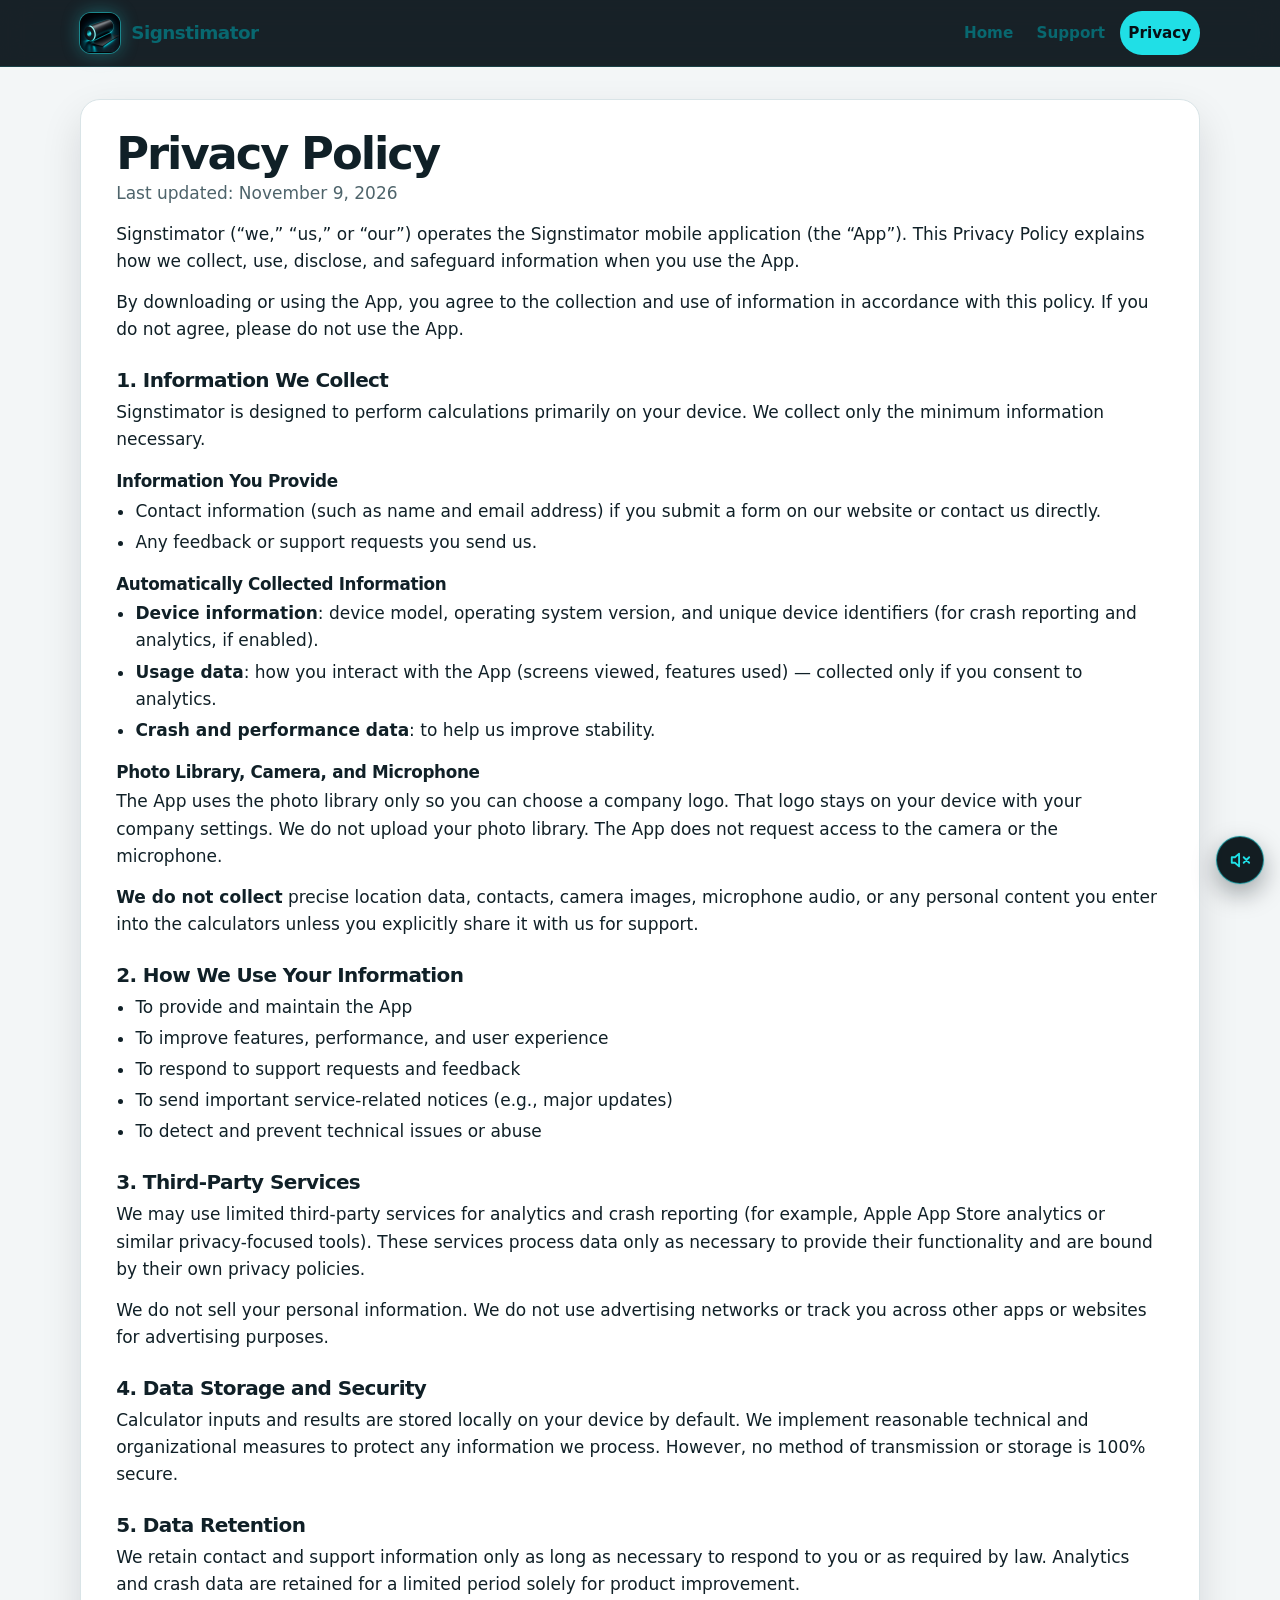
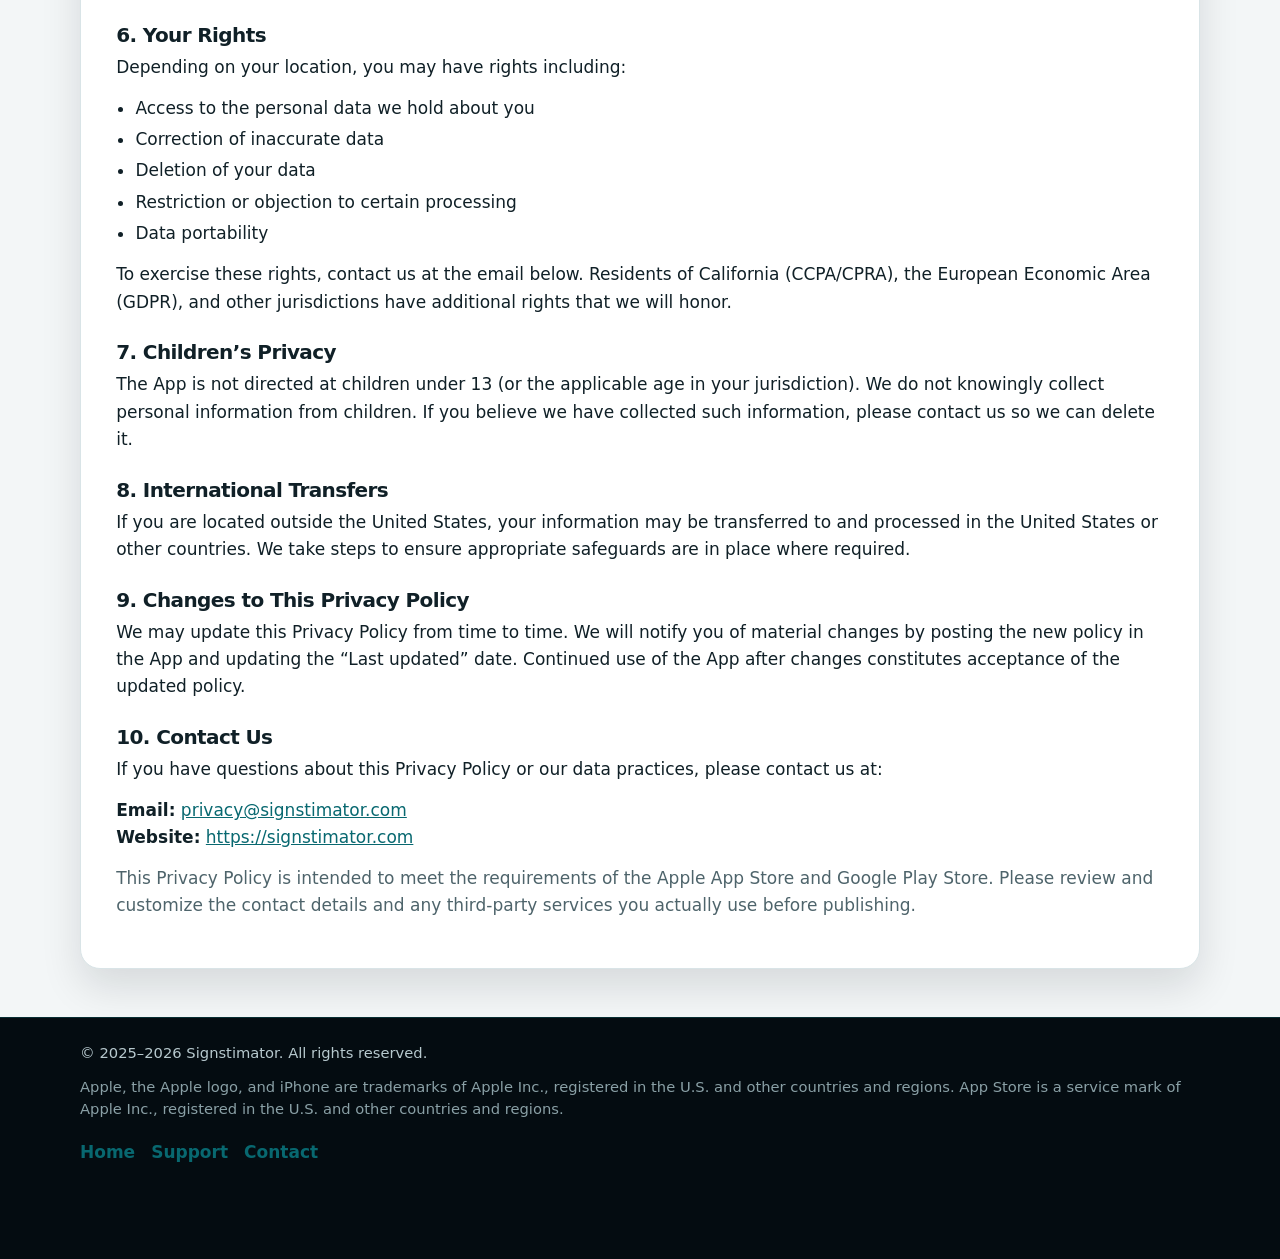
==== commit a27714f9: "Add optional background music with a quiet tap-to-play control Visitors can start a looped Pixabay t" ====
--- a/privacy.html
+++ b/privacy.html
@@ -2,7 +2,7 @@
 <html lang="en">
 <head>
   <meta charset="UTF-8">
-  <meta name="viewport" content="width=device-width, initial-scale=1.0">
+  <meta name="viewport" content="width=device-width, initial-scale=1.0, viewport-fit=cover">
   <title>Privacy Policy — Signstimator</title>
   <meta name="description" content="Privacy Policy for the Signstimator mobile application.">
   <meta name="theme-color" content="#050F15">
@@ -162,5 +162,6 @@
       </nav>
     </div>
   </footer>
+  <script src="js/site.js"></script>
 </body>
 </html>
--- a/css/styles.css
+++ b/css/styles.css
@@ -73,6 +73,7 @@
   position: sticky;
   top: 0;
   z-index: 10;
+  padding-top: env(safe-area-inset-top, 0px);
   background: rgba(5, 15, 21, 0.92);
   backdrop-filter: blur(14px);
   border-bottom: 1px solid rgba(32, 223, 230, 0.16);
@@ -926,7 +927,8 @@
   border-top: 1px solid rgba(32, 223, 230, 0.16);
   background: #040c11;
   color: var(--muted-dark);
-  padding: 1.4rem 0 1.8rem;
+  /* Extra bottom space so the fixed music button does not cover footer links. */
+  padding: 1.4rem 0 calc(5.25rem + env(safe-area-inset-bottom, 0px));
 }
 
 .footer-inner {
@@ -1019,6 +1021,77 @@
 .warn {
   color: var(--warning);
   font-weight: 700;
+}
+
+/* Floating music control. Dark like the header so it stays visible on light and dark bands. */
+.music-audio {
+  position: absolute;
+  width: 0;
+  height: 0;
+  opacity: 0;
+  pointer-events: none;
+}
+
+.music-toggle {
+  position: fixed;
+  z-index: 30;
+  right: calc(1rem + env(safe-area-inset-right, 0px));
+  bottom: calc(1rem + env(safe-area-inset-bottom, 0px));
+  width: 48px;
+  height: 48px;
+  margin: 0;
+  padding: 0;
+  display: grid;
+  place-items: center;
+  border-radius: 50%;
+  border: 1px solid rgba(32, 223, 230, 0.55);
+  background: rgba(5, 15, 21, 0.94);
+  color: var(--cyan);
+  box-shadow:
+    0 10px 24px rgba(5, 15, 21, 0.35),
+    0 0 0 1px rgba(32, 223, 230, 0.12);
+  cursor: pointer;
+  font: inherit;
+  appearance: none;
+  -webkit-appearance: none;
+  touch-action: manipulation;
+  -webkit-tap-highlight-color: transparent;
+  user-select: none;
+}
+
+.music-toggle svg {
+  width: 22px;
+  height: 22px;
+  display: block;
+}
+
+.music-toggle .icon-on { display: none; }
+
+.music-toggle[aria-pressed="true"] {
+  background: var(--cyan);
+  color: var(--ink);
+  border-color: var(--cyan);
+}
+
+.music-toggle[aria-pressed="true"] .icon-off { display: none; }
+.music-toggle[aria-pressed="true"] .icon-on { display: block; }
+
+.music-toggle:hover {
+  border-color: var(--cyan);
+}
+
+.music-toggle:focus-visible {
+  outline: 3px solid #fff;
+  outline-offset: 3px;
+}
+
+@media (forced-colors: active) {
+  .music-toggle {
+    background: ButtonFace;
+    color: ButtonText;
+    border: 1px solid ButtonText;
+    box-shadow: none;
+  }
 }
 
 @media (min-width: 640px) {
@@ -1060,7 +1133,7 @@
 }
 
 @media print {
-  .site-header, .site-footer, .skip-link, .actions { display: none !important; }
+  .site-header, .site-footer, .skip-link, .actions, .music-toggle { display: none !important; }
   body, .page-doc, .band-light { background: #fff; color: #000; }
   .prose, .faq article, .form-card, .card, .plan { box-shadow: none; }
   a { color: #000; }
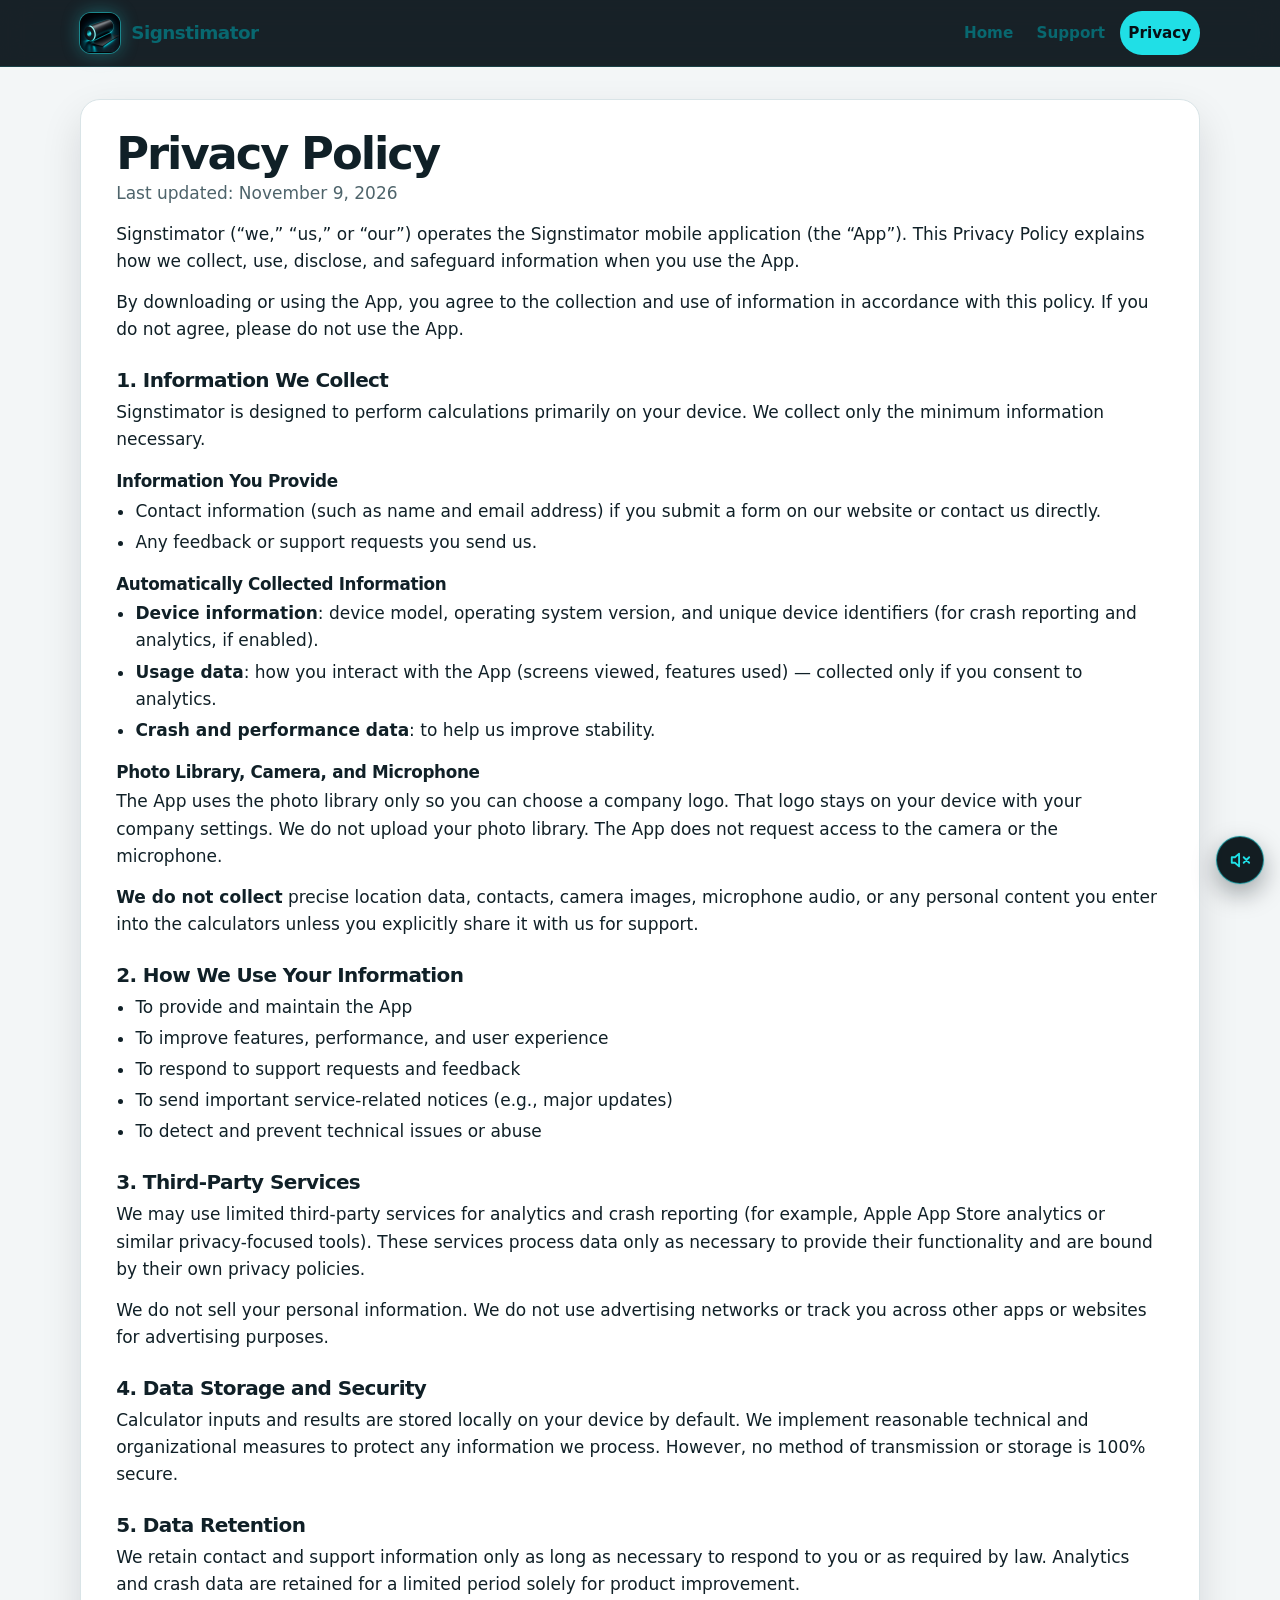
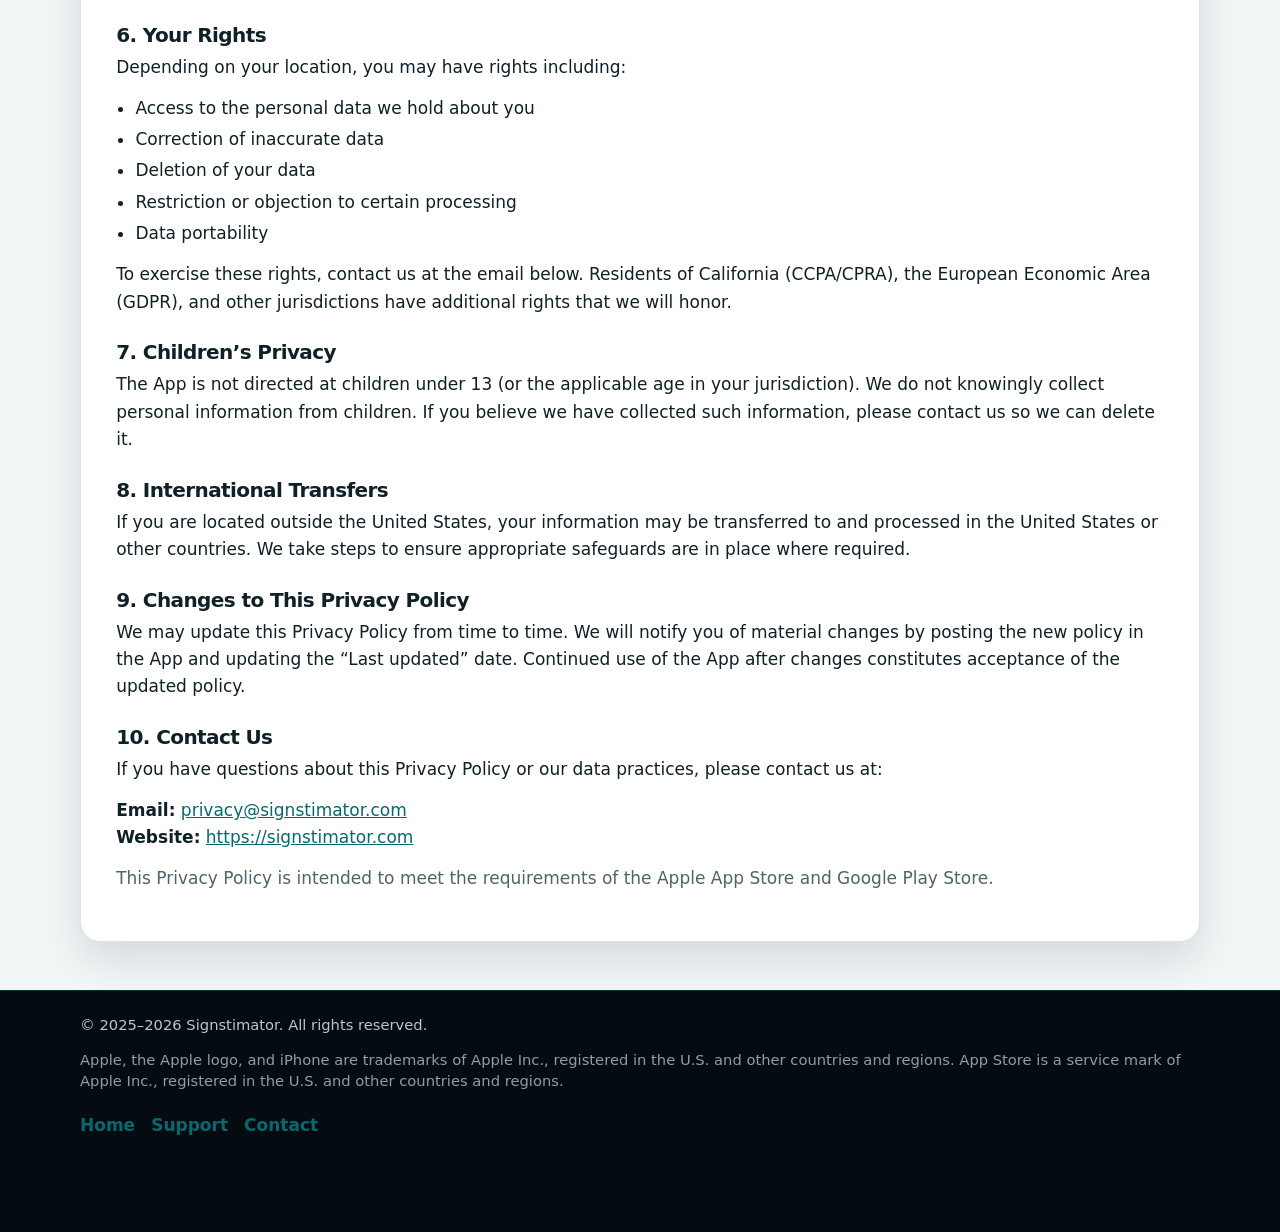
==== commit 841ac078: "Update privacy policy text Removed instruction to customize contact details and services." ====
--- a/privacy.html
+++ b/privacy.html
@@ -146,7 +146,6 @@
       </p>
       <p class="updated">
         This Privacy Policy is intended to meet the requirements of the Apple App Store and Google Play Store.
-        Please review and customize the contact details and any third-party services you actually use before publishing.
       </p>
     </div>
   </main>
--- a/css/styles.css
+++ b/css/styles.css
@@ -341,6 +341,8 @@
 
 .pair-figure { margin: 0; }
 
+.docs-figure { margin: 0; }
+
 .pair-figure figcaption,
 .docs-figure figcaption {
   margin-top: 1rem;
@@ -729,155 +731,25 @@
   align-items: center;
 }
 
-.docs {
-  display: grid;
-  gap: 1.25rem;
-}
-
-.paper {
+.sample-paper {
+  width: min(100%, 8.5in);
+  margin-inline: auto;
   background: #fff;
-  color: var(--text);
   border-radius: 12px;
   overflow: hidden;
-  box-shadow: 0 24px 50px rgba(0, 0, 0, 0.35);
-  position: relative;
-}
-
-.paper-top {
-  background: #071820;
-  color: #fff;
-  display: flex;
-  gap: 0.75rem;
-  align-items: center;
-  padding: 0.85rem 1rem;
-}
-
-.paper-top img {
-  width: 46px;
-  height: 46px;
-  border-radius: 12px;
+  box-shadow: 0 12px 28px rgba(0, 0, 0, 0.28);
+  line-height: 0;
+}
+
+.sample-paper img {
   display: block;
-}
-
-.paper-top strong { display: block; letter-spacing: -0.02em; }
-.paper-top span { display: block; color: #b7c9ce; font-size: 0.85rem; }
-
-.paper-body { padding: 1.05rem 1.1rem 0.9rem; }
-
-.doc-kicker {
-  display: flex;
-  justify-content: space-between;
-  gap: 1rem;
-  align-items: flex-start;
-}
-
-.doc-title {
-  margin: 0;
-  color: var(--teal-ink);
-  font-size: 1.7rem;
-  letter-spacing: -0.04em;
-}
-
-.doc-meta {
-  margin: 0;
-  text-align: right;
-  font-size: 0.82rem;
-  color: var(--muted);
-}
-
-.parties {
-  display: grid;
-  gap: 0.8rem;
-  margin: 1rem 0;
-  font-size: 0.92rem;
-}
-
-.parties h3 {
-  margin: 0 0 0.2rem;
-  font-size: 0.72rem;
-  letter-spacing: 0.08em;
-  text-transform: uppercase;
-  color: var(--muted);
-}
-
-.parties p { margin: 0; }
-
-.doc-table {
   width: 100%;
-  border-collapse: collapse;
-  font-size: 0.92rem;
-}
-
-.doc-table th {
-  text-align: left;
-  font-size: 0.72rem;
-  letter-spacing: 0.06em;
-  text-transform: uppercase;
-  color: var(--muted);
-  background: #eef6f6;
-  padding: 0.45rem 0.5rem;
-}
-
-.doc-table td {
-  padding: 0.7rem 0.5rem;
-  vertical-align: top;
-  border-bottom: 1px solid #e6eeee;
-}
-
-.doc-table td:first-child,
-.doc-table th:first-child { white-space: nowrap; }
-
-.doc-table td:last-child,
-.doc-table th:last-child { text-align: right; }
-
-.totals {
-  margin-left: auto;
-  width: min(100%, 240px);
-  margin-top: 0.8rem;
-  background: #f4fbfb;
-  border-radius: 10px;
-  padding: 0.7rem 0.8rem;
-}
-
-.totals div {
-  display: flex;
-  justify-content: space-between;
-  gap: 1rem;
-  padding: 0.2rem 0;
-}
-
-.totals .grand {
-  border-top: 2px solid var(--teal);
-  margin-top: 0.35rem;
-  padding-top: 0.45rem;
-  font-size: 1.05rem;
-}
-
-.fine {
-  color: var(--muted);
-  font-size: 0.8rem;
-  margin: 0.9rem 0 0.2rem;
-}
-
-.print-row {
-  display: flex;
-  justify-content: space-between;
-  gap: 1rem;
-}
-
-.paid {
-  position: absolute;
-  top: 78px;
-  right: 18px;
-  border: 3px solid #0f8f4d;
-  color: #0f8f4d;
-  font-weight: 800;
-  letter-spacing: 0.14em;
-  padding: 0.1rem 0.45rem;
-  transform: rotate(12deg);
-  border-radius: 4px;
-  background: rgba(255, 255, 255, 0.85);
-  font-size: 1.05rem;
+  height: auto;
+}
+
+.sample-pdf {
+  margin: 1rem 0 0;
+  text-align: center;
 }
 
 .plans {
@@ -1096,7 +968,6 @@
 
 @media (min-width: 640px) {
   .cards { grid-template-columns: 1fr 1fr; }
-  .parties { grid-template-columns: 1fr 1fr; }
   .prose { padding: 2rem 2.2rem 2.2rem; }
 }
 
@@ -1108,7 +979,6 @@
     align-items: flex-start;
   }
   .plans { grid-template-columns: 1fr 1fr; }
-  .docs { grid-template-columns: 1fr 1fr; align-items: start; }
 }
 
 @media (min-width: 980px) {
